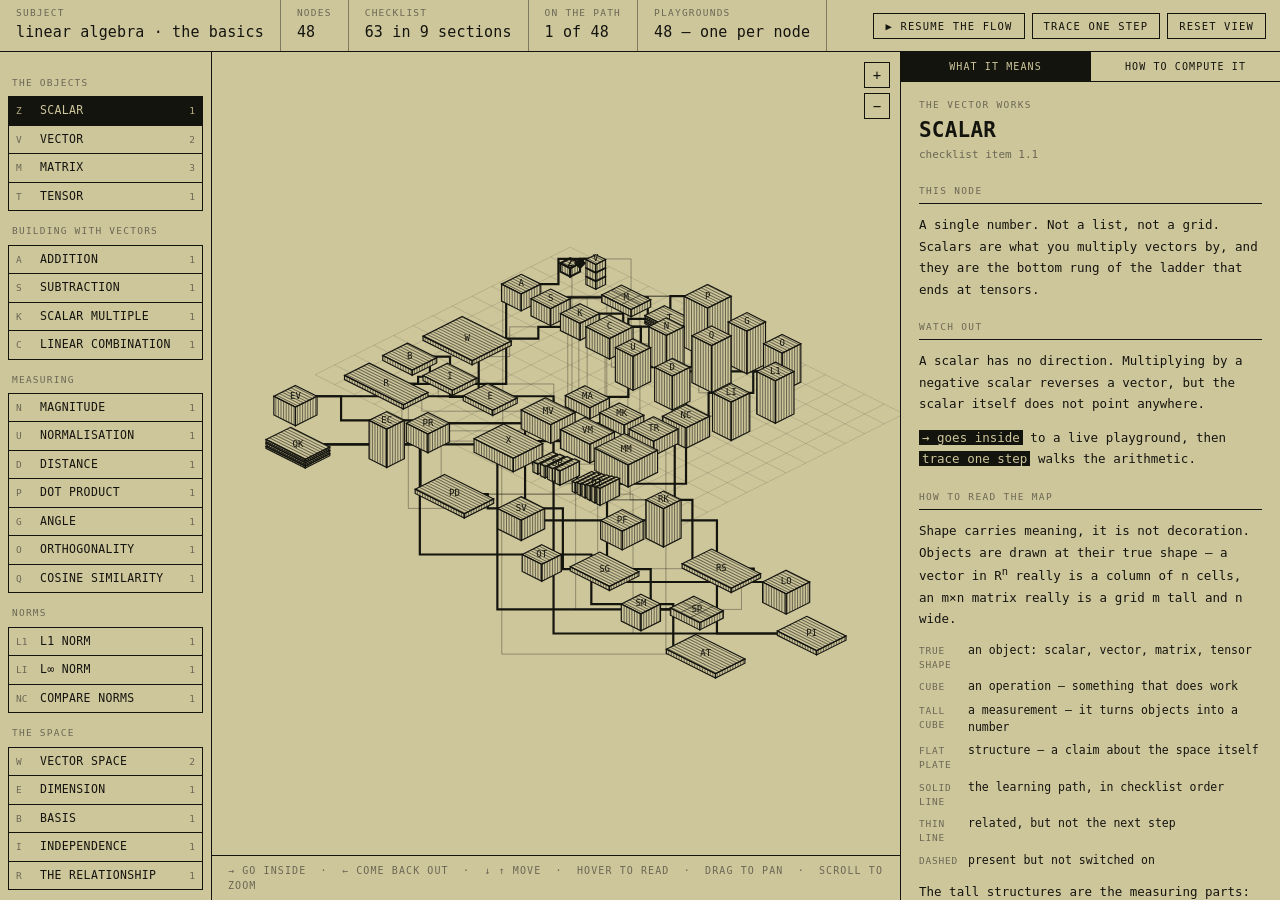
==== index.html @ d04f20b2 "Add interactive linear algebra atlas 48 live nodes covering the full nine-section checklist, each wi" ====
<!doctype html>
<html lang="en">
<head>
<meta charset="utf-8">
<meta name="viewport" content="width=device-width, initial-scale=1">
<title>The Vector Works — interactive linear algebra</title>
<link rel="stylesheet" href="styles.css">
</head>
<body>
<div id="app">

  <!-- ---------------- stat bar ---------------- -->
  <div id="statbar">
    <div class="stat">
      <span class="k">SUBJECT</span>
      <span class="v">linear algebra · the basics</span>
    </div>
    <div class="stat">
      <span class="k">NODES</span>
      <span class="v" id="statNodes">48</span>
    </div>
    <div class="stat">
      <span class="k">CHECKLIST</span>
      <span class="v" id="statItems">63 in 9 sections</span>
    </div>
    <div class="stat">
      <span class="k">ON THE PATH</span>
      <span class="v" id="statProgress">1 of 48</span>
    </div>
    <div class="stat">
      <span class="k">PLAYGROUNDS</span>
      <span class="v" id="statPlay">48 — one per node</span>
    </div>
    <div id="controls">
      <button id="btn-flow" aria-pressed="false">▶ RESUME THE FLOW</button>
      <button id="btn-step">TRACE ONE STEP</button>
      <button id="btn-reset">RESET VIEW</button>
    </div>
  </div>

  <div id="main">

    <!-- ---------------- sidebar ---------------- -->
    <div id="sidebar"></div>

    <!-- ---------------- stage ---------------- -->
    <div id="stage">
      <canvas id="atlas"></canvas>
      <div id="zoom">
        <button id="zin" title="zoom in">+</button>
        <button id="zout" title="zoom out">−</button>
      </div>
      <div id="tip"></div>

      <div id="inside">
        <div id="inside-head">
          <span class="ik" id="inside-key">V</span>
          <span class="inm" id="inside-name">VECTOR</span>
          <span class="back" id="inside-back" style="cursor:pointer">← COME BACK OUT</span>
        </div>
        <div id="inside-body">
          <div id="widget-wrap"></div>
          <div id="readout"></div>
          <div id="steps"></div>
        </div>
      </div>

      <div id="hints">
        → GO INSIDE &nbsp;·&nbsp; ← COME BACK OUT &nbsp;·&nbsp; ↓ ↑ MOVE &nbsp;·&nbsp;
        HOVER TO READ &nbsp;·&nbsp; DRAG TO PAN &nbsp;·&nbsp; SCROLL TO ZOOM
      </div>
    </div>

    <!-- ---------------- right panel ---------------- -->
    <div id="panel">
      <div id="tabs">
        <button data-tab="means" aria-selected="true">What it means</button>
        <button data-tab="compute" aria-selected="false">How to compute it</button>
      </div>
      <div id="panel-body">
        <div class="eyebrow">THE VECTOR WORKS</div>
        <h1 id="ptitle">SCALAR</h1>
        <div id="psub">checklist item 1.1</div>

        <div class="phead">THIS NODE</div><div class="rule"></div>
        <div id="panel-prose"></div>

        <div class="phead">HOW TO READ THE MAP</div><div class="rule"></div>
        <p class="ptext">Shape carries meaning, it is not decoration. Objects are drawn
        at their true shape — a vector in R<sup>n</sup> really is a column of n cells, an
        m&times;n matrix really is a grid m tall and n wide.</p>
        <div class="legend">
          <div><span class="sw">TRUE SHAPE</span><span>an object: scalar, vector, matrix, tensor</span></div>
          <div><span class="sw">CUBE</span><span>an operation — something that does work</span></div>
          <div><span class="sw">TALL CUBE</span><span>a measurement — it turns objects into a number</span></div>
          <div><span class="sw">FLAT PLATE</span><span>structure — a claim about the space itself</span></div>
          <div><span class="sw">SOLID LINE</span><span>the learning path, in checklist order</span></div>
          <div><span class="sw">THIN LINE</span><span>related, but not the next step</span></div>
          <div><span class="sw">DASHED</span><span>present but not switched on</span></div>
        </div>
        <p class="ptext">The tall structures are the measuring parts: magnitude, dot
        product, angle, distance and cosine similarity are exactly the operations that
        collapse vectors into a single number.</p>
        <p class="ptext"><mark>▶ Resume the flow</mark> walks the learning path.
        <mark>Trace one step</mark> advances a single node, or a single line of arithmetic
        once you are inside one.</p>
      </div>
    </div>

  </div>
</div>

<script src="nodes.js"></script>
<script src="widgets.js"></script>
<script src="widgets-a.js"></script>
<script src="widgets-b.js"></script>
<script src="widgets-c.js"></script>
<script src="atlas.js"></script>
</body>
</html>
---- styles.css ----
/* Palette read off reference/evolution-harness.jpg.
   Single visual world, no dark mode — every colour painted explicitly so the
   page holds on any host background. */
:root{
  --ground:#CEC69B;
  --ground-2:#C5BC8E;
  --ground-3:#BBB182;
  --ink:#14140F;
  --ink-2:#3D3B2E;
  --mute:#6B6754;
  --hair:rgba(20,20,15,.20);
  --hair-2:rgba(20,20,15,.42);
  --oxide:#8C3A1E;
  --mono:"SF Mono","Cascadia Mono","DejaVu Sans Mono",Menlo,Consolas,"Courier New",monospace;
}
*{box-sizing:border-box}
html,body{height:100%}
body{
  margin:0; background:var(--ground); color:var(--ink);
  font-family:var(--mono); font-size:13px; line-height:1.5;
  overflow:hidden; -webkit-font-smoothing:antialiased;
}
button{font-family:inherit;font-size:inherit;color:inherit}

/* ---------- shell ---------- */
#app{display:grid;grid-template-rows:auto 1fr;height:100%}
#main{display:grid;grid-template-columns:212px 1fr 380px;min-height:0}
@media (max-width:1100px){#main{grid-template-columns:180px 1fr 300px}}

/* ---------- stat bar ---------- */
#statbar{display:flex;align-items:stretch;border-bottom:1px solid var(--ink);
  background:var(--ground);min-height:52px}
.stat{padding:5px 16px 7px;border-right:1px solid var(--hair-2);
  display:flex;flex-direction:column;justify-content:center;gap:1px;white-space:nowrap}
.stat:first-child{min-width:230px}
.stat .k{font-size:9.5px;letter-spacing:.13em;color:var(--mute)}
.stat .v{font-size:15px;letter-spacing:.01em}
#controls{margin-left:auto;display:flex;align-items:center;gap:7px;padding:0 14px}
#controls button{background:transparent;border:1px solid var(--ink);
  padding:6px 11px;font-size:10.5px;letter-spacing:.11em;cursor:pointer;
  text-transform:uppercase}
#controls button:hover{background:var(--ink);color:var(--ground)}
#controls button:active{transform:translateY(1px)}
#controls button[aria-pressed="true"]{background:var(--ink);color:var(--ground)}

/* ---------- sidebar ---------- */
#sidebar{border-right:1px solid var(--ink);overflow-y:auto;padding:10px 8px 40px;
  background:var(--ground)}
#sidebar::-webkit-scrollbar{width:8px}
#sidebar::-webkit-scrollbar-thumb{background:var(--hair-2)}
.grp{font-size:9.5px;letter-spacing:.13em;color:var(--mute);padding:14px 4px 6px;cursor:pointer}
.grp:hover{color:var(--ink)}
.row{display:flex;gap:7px;align-items:flex-start;border:1px solid var(--ink);
  padding:6px 7px;margin-bottom:-1px;cursor:pointer;background:transparent}
.row:hover{background:var(--ground-2)}
.row[aria-current="true"]{background:var(--ink);color:var(--ground)}
.row .rk{font-size:9.5px;color:var(--mute);min-width:17px;padding-top:1px}
.row[aria-current="true"] .rk{color:var(--ground-3)}
.row .rn{flex:1;font-size:11.5px;letter-spacing:.03em;line-height:1.35}
.row .rc{font-size:9.5px;color:var(--mute);padding-top:1px}
.row[aria-current="true"] .rc{color:var(--ground-3)}
.row.locked{opacity:.42;border-style:dashed;cursor:default}
.row.locked:hover{background:transparent}

/* ---------- canvas stage ---------- */
#stage{position:relative;overflow:hidden;background:var(--ground)}
#atlas{display:block;width:100%;height:100%;cursor:grab}
#atlas.drag{cursor:grabbing}
#zoom{position:absolute;top:10px;right:10px;display:flex;flex-direction:column;gap:5px}
#zoom button{width:26px;height:26px;border:1px solid var(--ink);background:transparent;
  cursor:pointer;line-height:1;font-size:14px;padding:0}
#zoom button:hover{background:var(--ink);color:var(--ground)}
#hints{position:absolute;left:0;right:0;bottom:0;border-top:1px solid var(--ink);
  padding:7px 16px;font-size:10px;letter-spacing:.11em;color:var(--mute);
  background:var(--ground);pointer-events:none}
#tip{position:absolute;pointer-events:none;background:var(--ink);color:var(--ground);
  padding:4px 8px;font-size:10.5px;letter-spacing:.06em;white-space:nowrap;
  opacity:0;transition:opacity .1s}

/* inside view */
#inside{position:absolute;inset:0;background:var(--ground);display:none;
  flex-direction:column;overflow:auto}
#inside.on{display:flex}
#inside-head{display:flex;align-items:baseline;gap:12px;padding:14px 20px 10px;
  border-bottom:1px solid var(--ink)}
#inside-head .ik{font-size:10px;letter-spacing:.13em;color:var(--mute)}
#inside-head .inm{font-size:17px;letter-spacing:.03em}
#inside-head .back{margin-left:auto;font-size:10px;letter-spacing:.11em;color:var(--mute)}
#inside-body{padding:18px 20px 60px;display:flex;flex-direction:column;gap:16px;
  align-items:flex-start}
#widget-wrap{border:1px solid var(--ink);background:var(--ground-2);position:relative}
#widget{display:block;touch-action:none;cursor:crosshair}
#readout{font-size:12.5px;line-height:2;white-space:pre;overflow-x:auto;max-width:100%;
  border-left:2px solid var(--ink);padding:8px 0 8px 12px}
#steps{display:flex;flex-direction:column;gap:5px;max-width:620px}
#steps .sl{font-size:11.5px;line-height:1.55;padding:5px 9px;border:1px solid var(--hair-2);
  opacity:.35}
#steps .sl.on{opacity:1;border-color:var(--ink);background:var(--ground-2)}
#steps .sl.cur{background:var(--ink);color:var(--ground);border-color:var(--ink)}
.nowidget{border:1px dashed var(--hair-2);padding:16px 18px;font-size:11.5px;
  color:var(--mute);max-width:560px;line-height:1.75}

/* ---------- right panel ---------- */
#panel{border-left:1px solid var(--ink);display:flex;flex-direction:column;min-height:0;
  background:var(--ground)}
#tabs{display:flex;border-bottom:1px solid var(--ink);flex:0 0 auto}
#tabs button{flex:1;background:transparent;border:0;border-right:1px solid var(--hair-2);
  padding:9px 6px;font-size:10px;letter-spacing:.11em;cursor:pointer;text-transform:uppercase}
#tabs button:last-child{border-right:0}
#tabs button[aria-selected="true"]{background:var(--ink);color:var(--ground)}
#panel-body{overflow-y:auto;padding:16px 18px 40px}
#panel-body::-webkit-scrollbar{width:8px}
#panel-body::-webkit-scrollbar-thumb{background:var(--hair-2)}
.eyebrow{font-size:9.5px;letter-spacing:.14em;color:var(--mute)}
#ptitle{font-size:21px;letter-spacing:.01em;line-height:1.2;margin:6px 0 4px}
#psub{font-size:11px;color:var(--mute);line-height:1.5;margin-bottom:4px}
.phead{font-size:9.5px;letter-spacing:.14em;color:var(--mute);margin:20px 0 0}
.phead + .rule{border-top:1px solid var(--ink);margin:5px 0 10px}
.ptext{font-size:12.5px;line-height:1.72;margin:0 0 12px}
mark{background:var(--ink);color:var(--ground);padding:0 3px}
.legend{display:flex;flex-direction:column;gap:7px;margin:4px 0 12px}
.legend div{display:flex;gap:9px;font-size:11.5px;line-height:1.45}
.legend .sw{flex:0 0 40px;color:var(--mute);font-size:9.5px;letter-spacing:.08em;padding-top:2px}
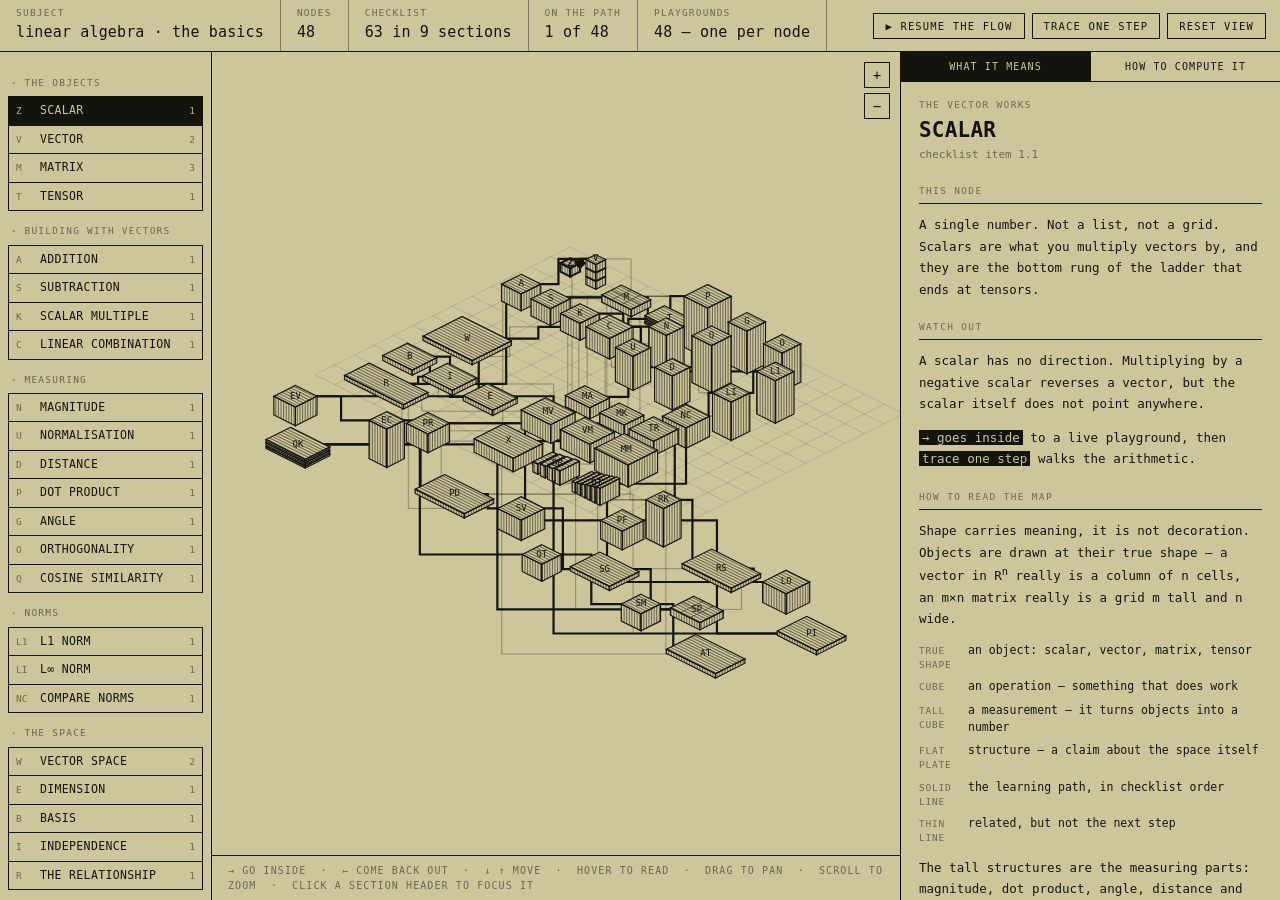
==== commit ff670a95: "Fix README, add narrow-screen layout, link the written notes The README recommended deploying via an" ====
--- a/index.html
+++ b/index.html
@@ -19,7 +19,7 @@
       <span class="k">NODES</span>
       <span class="v" id="statNodes">48</span>
     </div>
-    <div class="stat">
+    <div class="stat" data-optional>
       <span class="k">CHECKLIST</span>
       <span class="v" id="statItems">63 in 9 sections</span>
     </div>
@@ -27,7 +27,7 @@
       <span class="k">ON THE PATH</span>
       <span class="v" id="statProgress">1 of 48</span>
     </div>
-    <div class="stat">
+    <div class="stat" data-optional>
       <span class="k">PLAYGROUNDS</span>
       <span class="v" id="statPlay">48 — one per node</span>
     </div>
@@ -67,7 +67,8 @@
 
       <div id="hints">
         → GO INSIDE &nbsp;·&nbsp; ← COME BACK OUT &nbsp;·&nbsp; ↓ ↑ MOVE &nbsp;·&nbsp;
-        HOVER TO READ &nbsp;·&nbsp; DRAG TO PAN &nbsp;·&nbsp; SCROLL TO ZOOM
+        HOVER TO READ &nbsp;·&nbsp; DRAG TO PAN &nbsp;·&nbsp; SCROLL TO ZOOM &nbsp;·&nbsp;
+        CLICK A SECTION HEADER TO FOCUS IT
       </div>
     </div>
 
@@ -96,14 +97,19 @@
           <div><span class="sw">FLAT PLATE</span><span>structure — a claim about the space itself</span></div>
           <div><span class="sw">SOLID LINE</span><span>the learning path, in checklist order</span></div>
           <div><span class="sw">THIN LINE</span><span>related, but not the next step</span></div>
-          <div><span class="sw">DASHED</span><span>present but not switched on</span></div>
         </div>
         <p class="ptext">The tall structures are the measuring parts: magnitude, dot
         product, angle, distance and cosine similarity are exactly the operations that
         collapse vectors into a single number.</p>
         <p class="ptext"><mark>▶ Resume the flow</mark> walks the learning path.
         <mark>Trace one step</mark> advances a single node, or a single line of arithmetic
-        once you are inside one.</p>
+        once you are inside one. Clicking a <mark>section header</mark> in the sidebar
+        zooms the map to that group.</p>
+
+        <div class="phead">THE WRITTEN NOTES</div><div class="rule"></div>
+        <p class="ptext">This map follows a written checklist. The full workshop notes,
+        all 63 items with worked examples and sources, are in
+        <a href="notes.html">the companion notes</a>.</p>
       </div>
     </div>
 
--- a/styles.css
+++ b/styles.css
@@ -48,8 +48,15 @@
   background:var(--ground)}
 #sidebar::-webkit-scrollbar{width:8px}
 #sidebar::-webkit-scrollbar-thumb{background:var(--hair-2)}
-.grp{font-size:9.5px;letter-spacing:.13em;color:var(--mute);padding:14px 4px 6px;cursor:pointer}
+/* Section headers focus their group on the map. The marker and the hover label
+   are there so that is discoverable rather than hidden behind a title tooltip. */
+.grp{font-size:9.5px;letter-spacing:.13em;color:var(--mute);padding:14px 4px 6px;
+  cursor:pointer;display:flex;align-items:center;gap:7px}
+.grp::before{content:'▸';font-size:7px;opacity:.6;flex:0 0 auto}
 .grp:hover{color:var(--ink)}
+.grp:hover::after{content:'focus';margin-left:auto;font-size:8px;letter-spacing:.1em;opacity:.7}
+.grp[aria-current="true"]{color:var(--ink);font-weight:bold}
+.grp[aria-current="true"]::before{content:'▾';opacity:1}
 .row{display:flex;gap:7px;align-items:flex-start;border:1px solid var(--ink);
   padding:6px 7px;margin-bottom:-1px;cursor:pointer;background:transparent}
 .row:hover{background:var(--ground-2)}
@@ -88,7 +95,10 @@
 #inside-head .back{margin-left:auto;font-size:10px;letter-spacing:.11em;color:var(--mute)}
 #inside-body{padding:18px 20px 60px;display:flex;flex-direction:column;gap:16px;
   align-items:flex-start}
-#widget-wrap{border:1px solid var(--ink);background:var(--ground-2);position:relative}
+/* Playground canvases are a fixed 560px wide. Let the wrapper scroll rather than
+   push the whole page sideways on a narrow screen. */
+#widget-wrap{border:1px solid var(--ink);background:var(--ground-2);position:relative;
+  max-width:100%;overflow-x:auto}
 #widget{display:block;touch-action:none;cursor:crosshair}
 #readout{font-size:12.5px;line-height:2;white-space:pre;overflow-x:auto;max-width:100%;
   border-left:2px solid var(--ink);padding:8px 0 8px 12px}
@@ -121,3 +131,37 @@
 .legend{display:flex;flex-direction:column;gap:7px;margin:4px 0 12px}
 .legend div{display:flex;gap:9px;font-size:11.5px;line-height:1.45}
 .legend .sw{flex:0 0 40px;color:var(--mute);font-size:9.5px;letter-spacing:.08em;padding-top:2px}
+#panel-body a{color:var(--ink);text-decoration:underline;text-underline-offset:2px}
+#panel-body a:hover{background:var(--ink);color:var(--ground);text-decoration:none}
+
+/* ---------- narrow screens ----------
+   Above 820px the three columns sit side by side. Below it they stack, because
+   the sidebar and panel alone are 480px of fixed width and would leave the map
+   column with nothing (negative width at phone sizes). Stacked, the page scrolls
+   normally instead of being locked to the viewport. */
+@media (max-width:820px){
+  html,body{height:auto}
+  body{overflow:auto}
+  #app{height:auto;grid-template-rows:auto auto}
+  #main{grid-template-columns:1fr;grid-template-rows:auto auto auto;min-height:0}
+
+  #statbar{flex-wrap:wrap;min-height:0}
+  .stat{padding:4px 12px 6px}
+  .stat:first-child{min-width:0;flex:1 1 100%;border-right:0}
+  #controls{margin-left:0;flex:1 1 100%;padding:7px 12px;
+    border-top:1px solid var(--hair-2);flex-wrap:wrap}
+
+  #sidebar{border-right:0;border-bottom:1px solid var(--ink);
+    max-height:34vh;padding:6px 8px 14px}
+  #stage{height:62vh;min-height:340px}
+  #panel{border-left:0;border-top:1px solid var(--ink)}
+  #panel-body{overflow:visible;padding:14px 14px 32px}
+  #hints{font-size:8.5px;letter-spacing:.05em;padding:6px 10px}
+  #inside-body{padding:14px 12px 40px}
+  #readout{font-size:11.5px}
+}
+/* Very narrow: drop the two least load-bearing stats so the bar stays one line. */
+@media (max-width:560px){
+  .stat[data-optional]{display:none}
+  #ptitle{font-size:18px}
+}
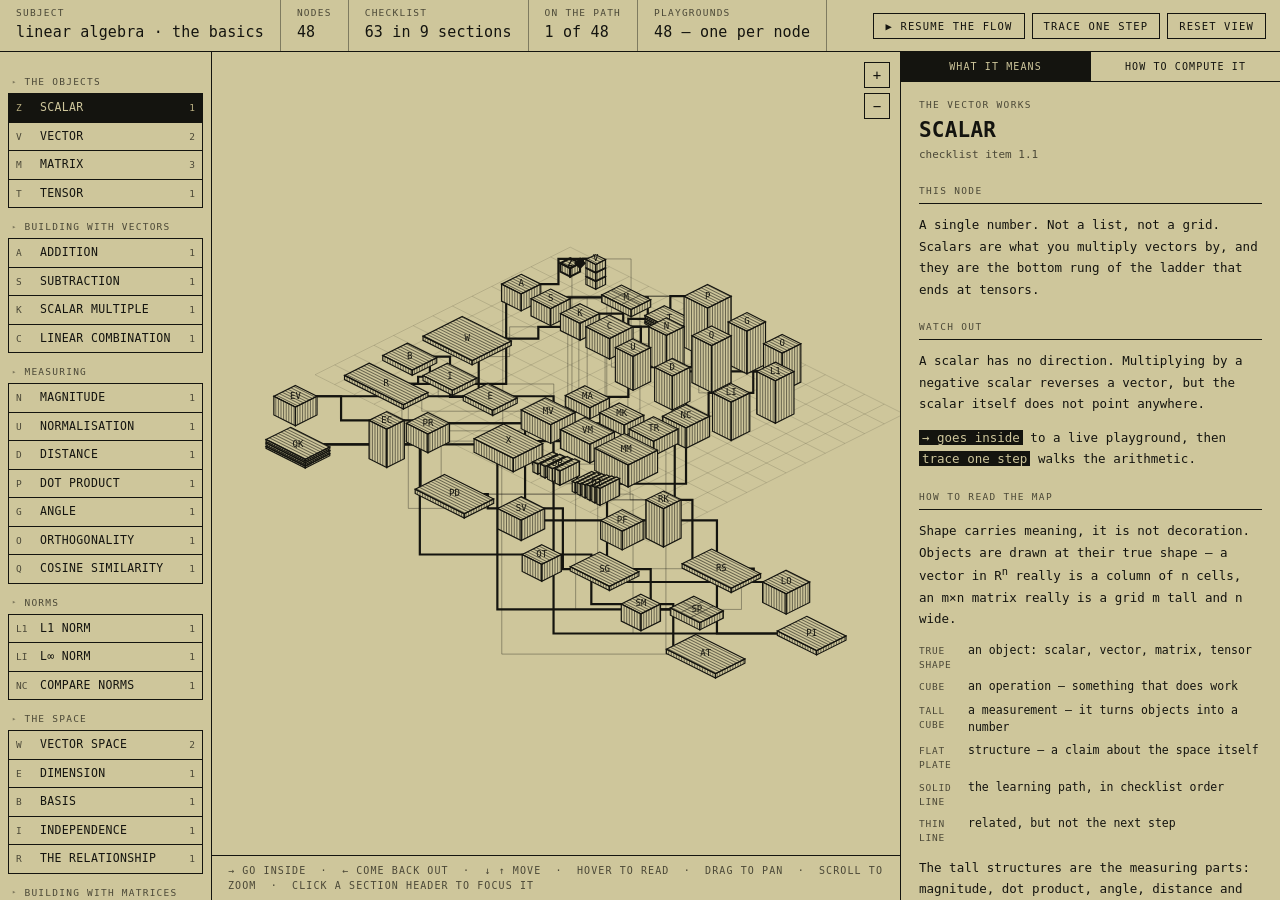
==== commit 3e798da3: "Make the atlas work on touch, by keyboard, and at WCAG AA contrast The map canvas listened for mouse" ====
--- a/index.html
+++ b/index.html
@@ -7,6 +7,15 @@
 <link rel="stylesheet" href="styles.css">
 </head>
 <body>
+<noscript>
+  <div style="padding:20px 22px;border-bottom:1px solid #14140F;background:#C5BC8E;
+              font-family:monospace;font-size:13px;line-height:1.7;color:#14140F">
+    <strong>This map needs JavaScript.</strong> The playgrounds compute their
+    arithmetic in the browser, so nothing is drawn without it. The written workshop
+    notes cover the same 63 items and are entirely static:
+    <a href="notes.html" style="color:#14140F">read the notes instead</a>.
+  </div>
+</noscript>
 <div id="app">
 
   <!-- ---------------- stat bar ---------------- -->
@@ -45,7 +54,15 @@
 
     <!-- ---------------- stage ---------------- -->
     <div id="stage">
-      <canvas id="atlas"></canvas>
+      <!-- A canvas is a bitmap and exposes nothing to assistive technology, so the
+           sidebar list is the accessible equivalent of this map. The fallback text
+           inside the tag is shown if canvas is unavailable. -->
+      <canvas id="atlas" role="img"
+              aria-label="Isometric map of 48 linear algebra topics. Use the topic list in the sidebar to navigate.">
+        An isometric map of 48 linear algebra topics. Your browser does not support
+        canvas, but every topic is listed in the sidebar and described in the panel,
+        and the written notes are available at <a href="notes.html">notes.html</a>.
+      </canvas>
       <div id="zoom">
         <button id="zin" title="zoom in">+</button>
         <button id="zout" title="zoom out">−</button>
--- a/styles.css
+++ b/styles.css
@@ -7,14 +7,17 @@
   --ground-3:#BBB182;
   --ink:#14140F;
   --ink-2:#3D3B2E;
-  --mute:#6B6754;
+  --mute:#4B4837;
   --hair:rgba(20,20,15,.20);
   --hair-2:rgba(20,20,15,.42);
-  --oxide:#8C3A1E;
+  --oxide:#7E3319;
   --mono:"SF Mono","Cascadia Mono","DejaVu Sans Mono",Menlo,Consolas,"Courier New",monospace;
 }
 *{box-sizing:border-box}
 html,body{height:100%}
+/* One visible focus treatment for everything reachable by keyboard. */
+:focus-visible{outline:2px solid var(--ink);outline-offset:2px}
+.row:focus-visible,.grp:focus-visible{outline-offset:-2px}
 body{
   margin:0; background:var(--ground); color:var(--ink);
   font-family:var(--mono); font-size:13px; line-height:1.5;
@@ -51,14 +54,17 @@
 /* Section headers focus their group on the map. The marker and the hover label
    are there so that is discoverable rather than hidden behind a title tooltip. */
 .grp{font-size:9.5px;letter-spacing:.13em;color:var(--mute);padding:14px 4px 6px;
-  cursor:pointer;display:flex;align-items:center;gap:7px}
+  cursor:pointer;display:flex;align-items:center;gap:7px;
+  width:100%;text-align:left;background:transparent;border:0;font-family:inherit}
 .grp::before{content:'▸';font-size:7px;opacity:.6;flex:0 0 auto}
 .grp:hover{color:var(--ink)}
 .grp:hover::after{content:'focus';margin-left:auto;font-size:8px;letter-spacing:.1em;opacity:.7}
 .grp[aria-current="true"]{color:var(--ink);font-weight:bold}
 .grp[aria-current="true"]::before{content:'▾';opacity:1}
+.rowlist{list-style:none;margin:0;padding:0}
 .row{display:flex;gap:7px;align-items:flex-start;border:1px solid var(--ink);
-  padding:6px 7px;margin-bottom:-1px;cursor:pointer;background:transparent}
+  padding:6px 7px;margin-bottom:-1px;cursor:pointer;background:transparent;
+  width:100%;text-align:left;font:inherit;color:inherit}
 .row:hover{background:var(--ground-2)}
 .row[aria-current="true"]{background:var(--ink);color:var(--ground)}
 .row .rk{font-size:9.5px;color:var(--mute);min-width:17px;padding-top:1px}
@@ -71,8 +77,11 @@
 
 /* ---------- canvas stage ---------- */
 #stage{position:relative;overflow:hidden;background:var(--ground)}
-#atlas{display:block;width:100%;height:100%;cursor:grab}
+/* touch-action:none stops the browser claiming drags and pinches for page
+   scrolling, so the canvas can implement its own pan and zoom. */
+#atlas{display:block;width:100%;height:100%;cursor:grab;touch-action:none}
 #atlas.drag{cursor:grabbing}
+#atlas:focus-visible{outline:2px solid var(--ink);outline-offset:-3px}
 #zoom{position:absolute;top:10px;right:10px;display:flex;flex-direction:column;gap:5px}
 #zoom button{width:26px;height:26px;border:1px solid var(--ink);background:transparent;
   cursor:pointer;line-height:1;font-size:14px;padding:0}
@@ -151,9 +160,11 @@
   #controls{margin-left:0;flex:1 1 100%;padding:7px 12px;
     border-top:1px solid var(--hair-2);flex-wrap:wrap}
 
+  /* dvh tracks the viewport as mobile browser toolbars slide away; plain vh is
+     kept first as the fallback for anything older than iOS 15.4 / Chrome 108. */
   #sidebar{border-right:0;border-bottom:1px solid var(--ink);
-    max-height:34vh;padding:6px 8px 14px}
-  #stage{height:62vh;min-height:340px}
+    max-height:34vh;max-height:34dvh;padding:6px 8px 14px}
+  #stage{height:62vh;height:62dvh;min-height:340px}
   #panel{border-left:0;border-top:1px solid var(--ink)}
   #panel-body{overflow:visible;padding:14px 14px 32px}
   #hints{font-size:8.5px;letter-spacing:.05em;padding:6px 10px}
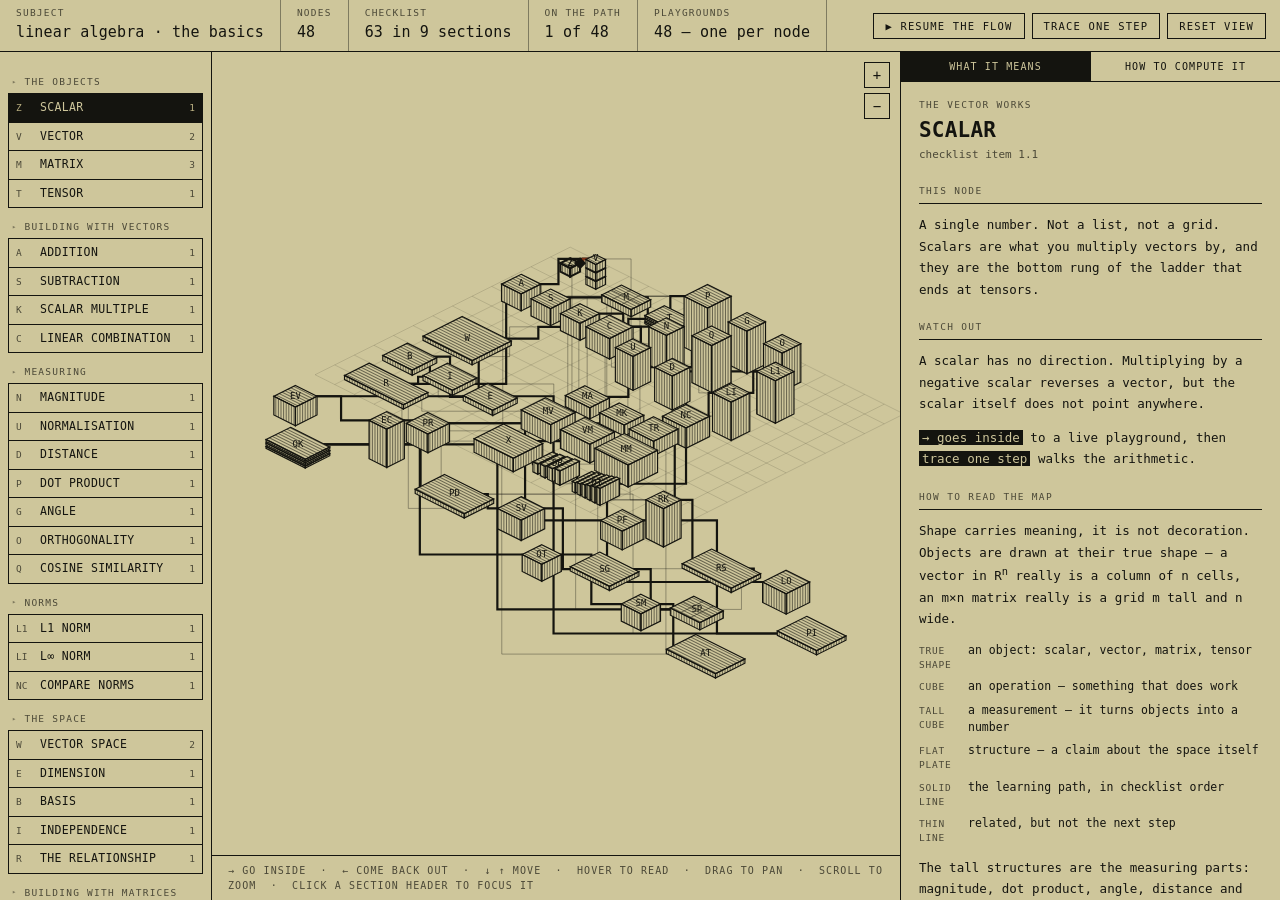
==== commit 10d72150: "Focus a section to quiet the rest of the map, and add a favicon At 48 nodes the isometric view is de" ====
--- a/index.html
+++ b/index.html
@@ -4,6 +4,7 @@
 <meta charset="utf-8">
 <meta name="viewport" content="width=device-width, initial-scale=1">
 <title>The Vector Works — interactive linear algebra</title>
+<link rel="icon" href="favicon.svg" type="image/svg+xml">
 <link rel="stylesheet" href="styles.css">
 </head>
 <body>
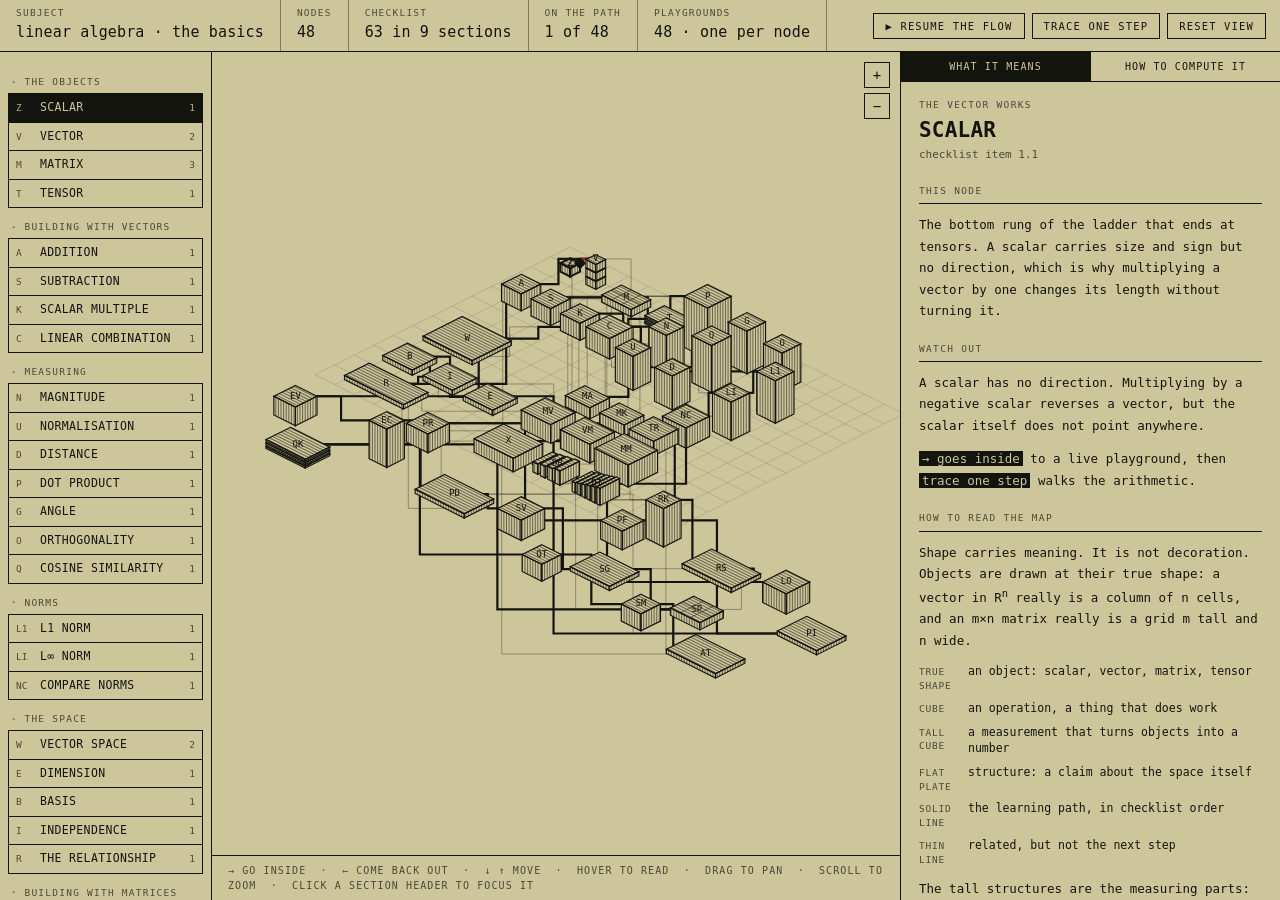
==== commit 7c0b7429: "Stop widgets drawing off-canvas, and clear every em dash The reported cut-off was the distance widge" ====
--- a/index.html
+++ b/index.html
@@ -3,7 +3,7 @@
 <head>
 <meta charset="utf-8">
 <meta name="viewport" content="width=device-width, initial-scale=1">
-<title>The Vector Works — interactive linear algebra</title>
+<title>The Vector Works · interactive linear algebra</title>
 <link rel="icon" href="favicon.svg" type="image/svg+xml">
 <link rel="stylesheet" href="styles.css">
 </head>
@@ -39,7 +39,7 @@
     </div>
     <div class="stat" data-optional>
       <span class="k">PLAYGROUNDS</span>
-      <span class="v" id="statPlay">48 — one per node</span>
+      <span class="v" id="statPlay">48 · one per node</span>
     </div>
     <div id="controls">
       <button id="btn-flow" aria-pressed="false">▶ RESUME THE FLOW</button>
@@ -105,14 +105,14 @@
         <div id="panel-prose"></div>
 
         <div class="phead">HOW TO READ THE MAP</div><div class="rule"></div>
-        <p class="ptext">Shape carries meaning, it is not decoration. Objects are drawn
-        at their true shape — a vector in R<sup>n</sup> really is a column of n cells, an
+        <p class="ptext">Shape carries meaning. It is not decoration. Objects are drawn
+        at their true shape: a vector in R<sup>n</sup> really is a column of n cells, and an
         m&times;n matrix really is a grid m tall and n wide.</p>
         <div class="legend">
           <div><span class="sw">TRUE SHAPE</span><span>an object: scalar, vector, matrix, tensor</span></div>
-          <div><span class="sw">CUBE</span><span>an operation — something that does work</span></div>
-          <div><span class="sw">TALL CUBE</span><span>a measurement — it turns objects into a number</span></div>
-          <div><span class="sw">FLAT PLATE</span><span>structure — a claim about the space itself</span></div>
+          <div><span class="sw">CUBE</span><span>an operation, a thing that does work</span></div>
+          <div><span class="sw">TALL CUBE</span><span>a measurement that turns objects into a number</span></div>
+          <div><span class="sw">FLAT PLATE</span><span>structure: a claim about the space itself</span></div>
           <div><span class="sw">SOLID LINE</span><span>the learning path, in checklist order</span></div>
           <div><span class="sw">THIN LINE</span><span>related, but not the next step</span></div>
         </div>
--- a/styles.css
+++ b/styles.css
@@ -1,5 +1,5 @@
 /* Palette read off reference/evolution-harness.jpg.
-   Single visual world, no dark mode — every colour painted explicitly so the
+   Single visual world, no dark mode. Every colour painted explicitly so the
    page holds on any host background. */
 :root{
   --ground:#CEC69B;
